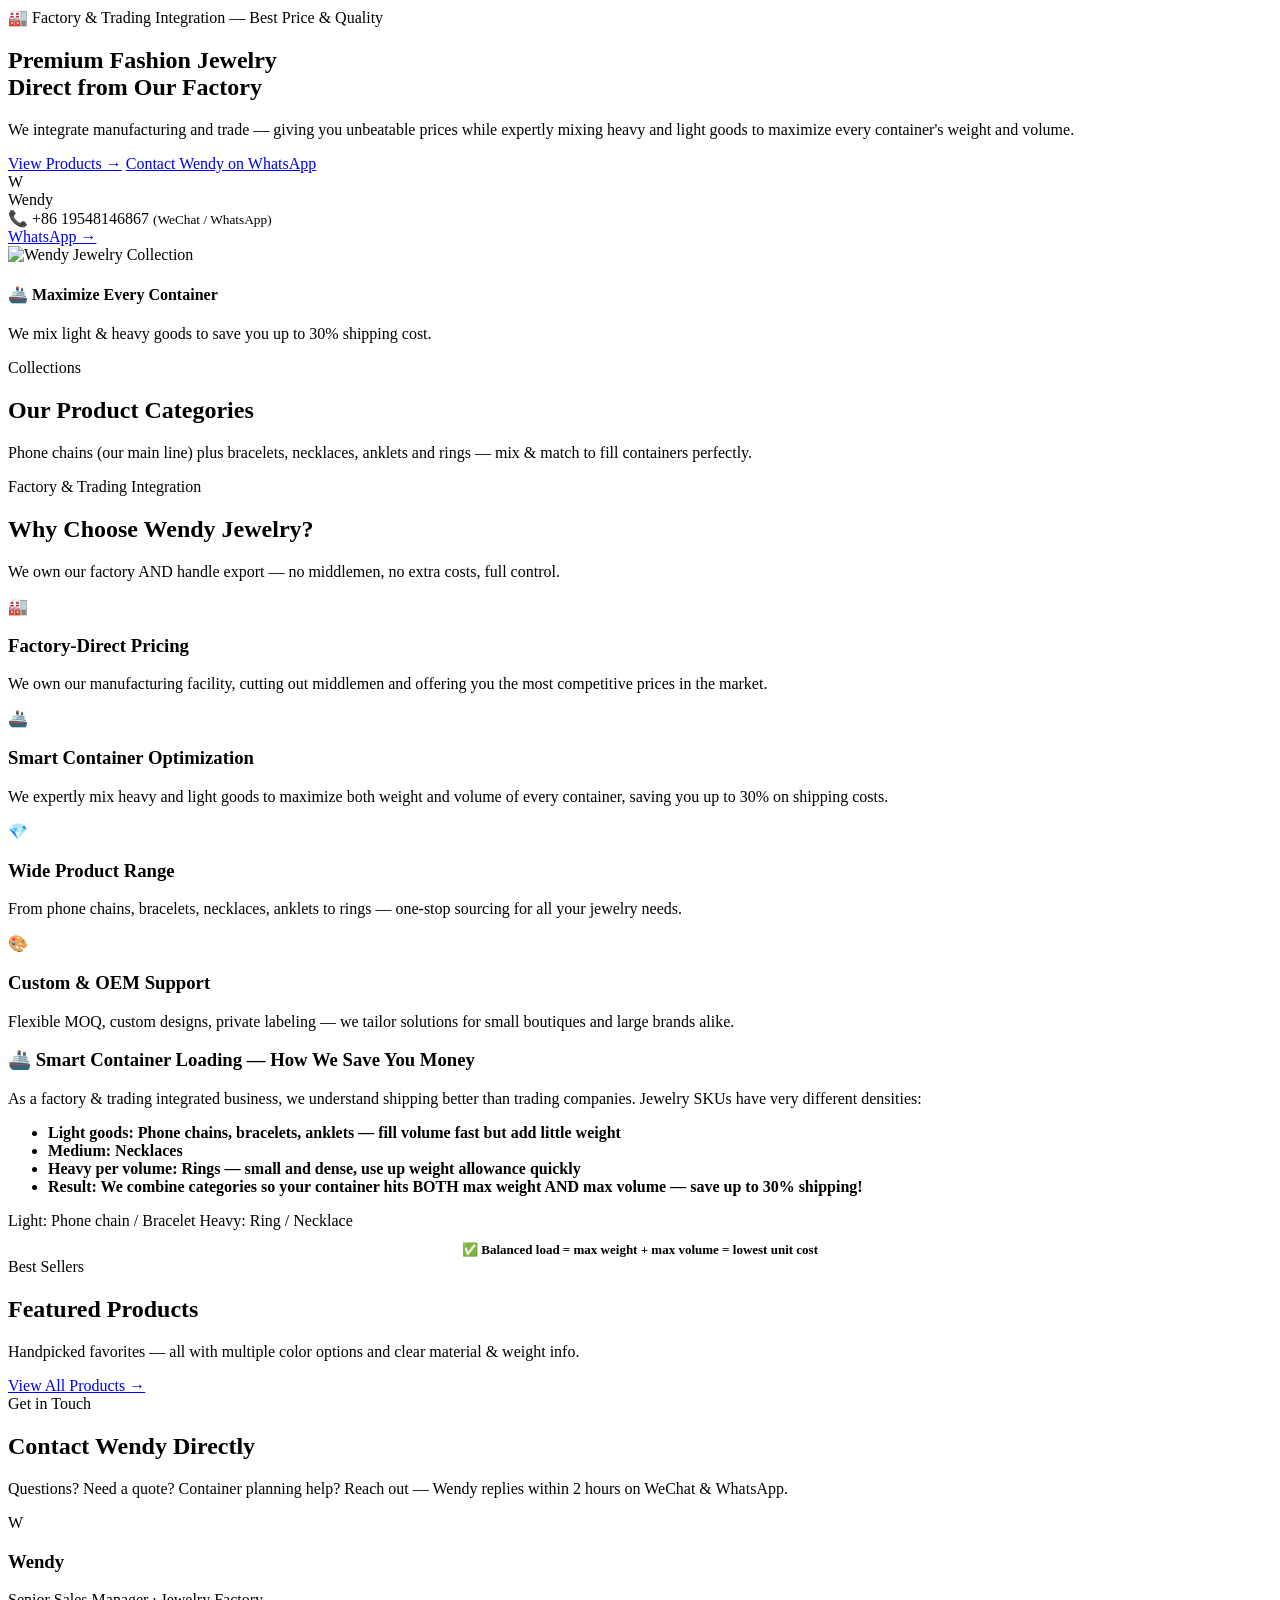
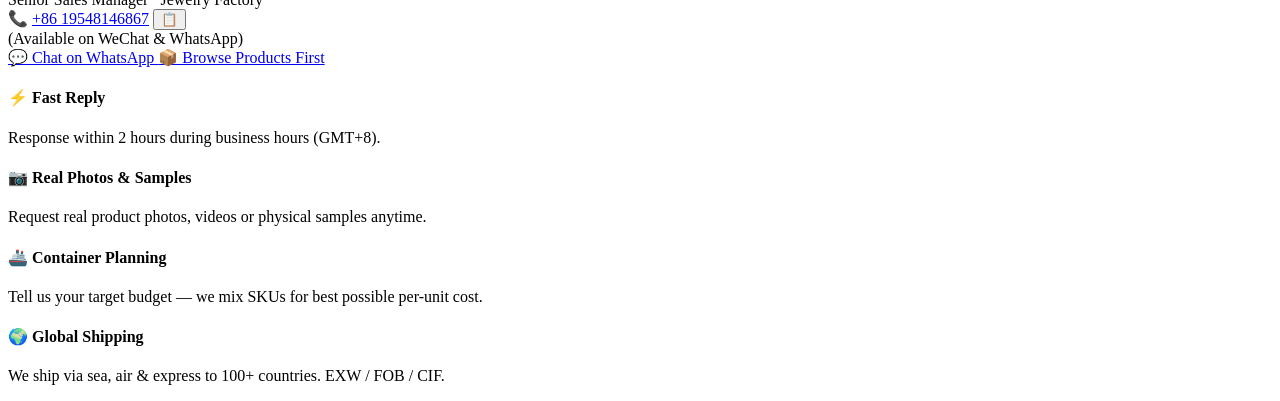
==== index.html @ 741f6aea "Add index.html" ====
<!DOCTYPE html>
<html lang="en" dir="ltr">
<head>
<meta charset="UTF-8" />
<meta name="viewport" content="width=device-width, initial-scale=1.0" />
<title>Wendy Jewelry — Premium Fashion Jewelry | Factory & Trading Integration</title>
<meta name="description" content="Wendy Jewelry: Factory & trading integration for phone chains, bracelets, necklaces, anklets and rings. Best price, smart container optimization, direct from China factory." />
<link rel="preconnect" href="https://fonts.googleapis.com" />
<link rel="preconnect" href="https://fonts.gstatic.com" crossorigin />
<link href="https://fonts.googleapis.com/css2?family=Inter:wght@400;500;600;700&display=swap" rel="stylesheet" />
<link rel="stylesheet" href="assets/css/style.css" />
</head>
<body data-page="home">

<div id="siteHeader"></div>

<!-- ===== HERO ===== -->
<section class="hero">
  <div class="container hero-grid">
    <div>
      <span class="hero-tag">🏭 <span data-i18n="home.heroSubtitle">Factory & Trading Integration — Best Price & Quality</span></span>
      <h1 data-i18n="home.heroTitle">Premium Fashion Jewelry<br/>Direct from Our Factory</h1>
      <p class="lead" data-i18n="home.heroSubtitle">
        We integrate manufacturing and trade — giving you unbeatable prices while
        expertly mixing heavy and light goods to maximize every container's weight and volume.
      </p>
      <div class="hero-cta">
        <a href="pages/products.html" class="btn btn-primary" data-i18n="home.heroCta">View Products →</a>
        <a href="https://wa.me/8619548146867" target="_blank" rel="noopener" class="btn btn-dark" data-i18n="home.heroContact">Contact Wendy on WhatsApp</a>
      </div>
      <div class="hero-contact-inline">
        <div class="avatar">W</div>
        <div>
          <div class="person-name" data-i18n="home.contactPerson">Wendy</div>
          <div class="person-phone">📞 +86 19548146867 <small data-i18n="home.contactNote">(WeChat / WhatsApp)</small></div>
        </div>
        <a class="btn-small wa" href="https://wa.me/8619548146867" target="_blank" rel="noopener">WhatsApp →</a>
      </div>
    </div>
    <div class="hero-img">
      <img src="https://trae-api-cn.mchost.guru/api/ide/v1/text_to_image?prompt=luxury%20fashion%20jewelry%20collection%20flatlay%2C%20gold%20bracelets%2C%20necklaces%2C%20rings%2C%20phone%20chains%2C%20on%20beige%20marble%20background%2C%20soft%20studio%20lighting&image_size=landscape_4_3" alt="Wendy Jewelry Collection" />
      <div class="hero-badge">
        <h4 data-i18n="home.heroBadgeTitle">🚢 Maximize Every Container</h4>
        <p data-i18n="home.heroBadgeDesc">We mix light &amp; heavy goods to save you up to 30% shipping cost.</p>
      </div>
    </div>
  </div>
</section>

<!-- ===== CATEGORIES ===== -->
<section class="section">
  <div class="container">
    <div class="section-head">
      <span class="eyebrow" data-i18n="home.eyebrowCollections">Collections</span>
      <h2 data-i18n="home.categoriesTitle">Our Product Categories</h2>
      <p data-i18n="home.categoriesDesc">Phone chains (our main line) plus bracelets, necklaces, anklets and rings — mix &amp; match to fill containers perfectly.</p>
    </div>
    <div class="categories-grid" id="catGrid"></div>
  </div>
</section>

<!-- ===== ADVANTAGES (工贸一体) ===== -->
<section class="section section-alt">
  <div class="container">
    <div class="section-head">
      <span class="eyebrow" data-i18n="home.eyebrowIntegration">Factory &amp; Trading Integration</span>
      <h2 data-i18n="home.advantageTitle">Why Choose Wendy Jewelry?</h2>
      <p data-i18n="home.advantageSubtitle">We own our factory AND handle export — no middlemen, no extra costs, full control.</p>
    </div>
    <div class="advantages-grid" id="advGrid">
      <div class="adv-card">
        <div class="adv-icon">🏭</div>
        <div>
          <h3 data-i18n="home.adv1Title">Factory-Direct Pricing</h3>
          <p data-i18n="home.adv1Desc">We own our manufacturing facility, cutting out middlemen and offering you the most competitive prices in the market.</p>
        </div>
      </div>
      <div class="adv-card">
        <div class="adv-icon">🚢</div>
        <div>
          <h3 data-i18n="home.adv2Title">Smart Container Optimization</h3>
          <p data-i18n="home.adv2Desc">We expertly mix heavy and light goods to maximize both weight and volume of every container, saving you up to 30% on shipping costs.</p>
        </div>
      </div>
      <div class="adv-card">
        <div class="adv-icon">💎</div>
        <div>
          <h3 data-i18n="home.adv3Title">Wide Product Range</h3>
          <p data-i18n="home.adv3Desc">From phone chains, bracelets, necklaces, anklets to rings — one-stop sourcing for all your jewelry needs.</p>
        </div>
      </div>
      <div class="adv-card">
        <div class="adv-icon">🎨</div>
        <div>
          <h3 data-i18n="home.adv4Title">Custom &amp; OEM Support</h3>
          <p data-i18n="home.adv4Desc">Flexible MOQ, custom designs, private labeling — we tailor solutions for small boutiques and large brands alike.</p>
        </div>
      </div>
    </div>

    <!-- Container Optimization Visual -->
    <div class="ship-optim">
      <div>
        <h3 data-i18n="home.shipTitle">🚢 Smart Container Loading — How We Save You Money</h3>
        <p style="margin:6px 0 0;color:var(--text-soft);" data-i18n="home.shipIntro">
          As a factory &amp; trading integrated business, we understand shipping better than trading companies.
          Jewelry SKUs have very different densities:
        </p>
        <ul>
          <li><b data-i18n="home.shipL1">Light goods: Phone chains, bracelets, anklets — fill volume fast but add little weight</b></li>
          <li><b data-i18n="home.shipL2">Medium: Necklaces</b></li>
          <li><b data-i18n="home.shipL3">Heavy per volume: Rings — small and dense, use up weight allowance quickly</b></li>
          <li><b data-i18n="home.shipL4">Result: We combine categories so your container hits BOTH max weight AND max volume — save up to 30% shipping!</b></li>
        </ul>
      </div>
      <div class="ship-visual">
        <div class="container-box" title="20GP / 40GP Container"></div>
        <div class="legend">
          <span><span class="swatch" style="background:var(--primary-light)"></span> <span data-i18n="home.shipLegendLight">Light: Phone chain / Bracelet</span></span>
          <span><span class="swatch" style="background:#fff;border:1px solid var(--primary-dark)"></span> <span data-i18n="home.shipLegendHeavy">Heavy: Ring / Necklace</span></span>
        </div>
        <p style="text-align:center;margin:12px 0 0;font-size:13px;color:var(--primary-dark);font-weight:600;" data-i18n="home.shipResult">
          ✅ Balanced load = max weight + max volume = lowest unit cost
        </p>
      </div>
    </div>
  </div>
</section>

<!-- ===== FEATURED PRODUCTS ===== -->
<section class="section">
  <div class="container">
    <div class="section-head">
      <span class="eyebrow" data-i18n="home.eyebrowBest">Best Sellers</span>
      <h2 data-i18n="home.featuredTitle">Featured Products</h2>
      <p data-i18n="home.featuredDesc">Handpicked favorites — all with multiple color options and clear material &amp; weight info.</p>
    </div>
    <div class="products-grid" id="featuredGrid"></div>
    <div class="section-cta">
      <a href="pages/products.html" class="btn btn-primary" data-i18n="home.viewAll">View All Products →</a>
    </div>
  </div>
</section>

<!-- ===== CONTACT ===== -->
<section class="contact-section">
  <div class="container">
    <div class="section-head">
      <span class="eyebrow" style="color:var(--primary-light)" data-i18n="home.eyebrowContact">Get in Touch</span>
      <h2 data-i18n="home.contactTitle">Contact Wendy Directly</h2>
      <p data-i18n="home.contactSubtitle">Questions? Need a quote? Container planning help? Reach out — Wendy replies within 2 hours on WeChat &amp; WhatsApp.</p>
    </div>
    <div class="contact-grid">
      <div class="contact-big">
        <div class="c-person">
          <div class="c-avatar">W</div>
          <div>
            <h3 data-i18n="home.contactPerson">Wendy</h3>
            <div class="role" data-i18n="home.contactRole">Senior Sales Manager · Jewelry Factory</div>
          </div>
        </div>
        <div class="c-phone-row">
          <span>📞</span>
          <a href="tel:8619548146867">+86 19548146867</a>
          <button class="copy-btn" data-copy="+86 19548146867">📋</button>
        </div>
        <div class="c-note" data-i18n="home.contactNote">(Available on WeChat &amp; WhatsApp)</div>
        <div class="c-buttons">
          <a class="btn btn-primary" href="https://wa.me/8619548146867?text=Hi%20Wendy%2C%20I%27m%20interested%20in%20your%20jewelry%20collection%20and%20would%20like%20a%20quote." target="_blank" rel="noopener" data-i18n="home.chatWhatsApp">
            💬 Chat on WhatsApp
          </a>
          <a class="btn btn-outline" href="pages/products.html" data-i18n="home.browseFirst">
            📦 Browse Products First
          </a>
        </div>
      </div>
      <div class="contact-features">
        <div class="cfeat">
          <h4 data-i18n="home.feat1Title">⚡ Fast Reply</h4>
          <p data-i18n="home.feat1Desc">Response within 2 hours during business hours (GMT+8).</p>
        </div>
        <div class="cfeat">
          <h4 data-i18n="home.feat2Title">📷 Real Photos &amp; Samples</h4>
          <p data-i18n="home.feat2Desc">Request real product photos, videos or physical samples anytime.</p>
        </div>
        <div class="cfeat">
          <h4 data-i18n="home.feat3Title">🚢 Container Planning</h4>
          <p data-i18n="home.feat3Desc">Tell us your target budget — we mix SKUs for best possible per-unit cost.</p>
        </div>
        <div class="cfeat">
          <h4 data-i18n="home.feat4Title">🌍 Global Shipping</h4>
          <p data-i18n="home.feat4Desc">We ship via sea, air &amp; express to 100+ countries. EXW / FOB / CIF.</p>
        </div>
      </div>
    </div>
  </div>
</section>

<div id="siteFooter"></div>

<script src="assets/js/app.js"></script>
<script>
  window.__pageInit = function () {
    const WJ = window.WJ;

    // Categories
    const catGrid = document.getElementById('catGrid');
    if (catGrid) {
      catGrid.innerHTML = WJ.CATEGORIES.map(c => `
        <a class="cat-card" href="pages/products.html?cat=${c.key}">
          <div class="cat-icon">${c.icon}</div>
          <h3 data-i18n="nav.${c.key}">${WJ.t('nav.' + c.key)}</h3>
          <p>Weight hint: <b>${c.weightHint}</b></p>
        </a>
      `).join('');
    }

    // Featured: first 8 active products
    const fgrid = document.getElementById('featuredGrid');
    if (fgrid) {
      const prods = WJ.getActiveProducts().slice(0, 8);
      fgrid.innerHTML = prods.map(p => WJ.productCardHTML(p)).join('') ||
        `<div class="empty-state">${WJ.t('products.noProducts')}</div>`;
    }
  };

  window.__onLangChange = function () {
    if (window.__pageInit) window.__pageInit();
    WJ.applyTranslations();
  };
</script>
</body>
</html>
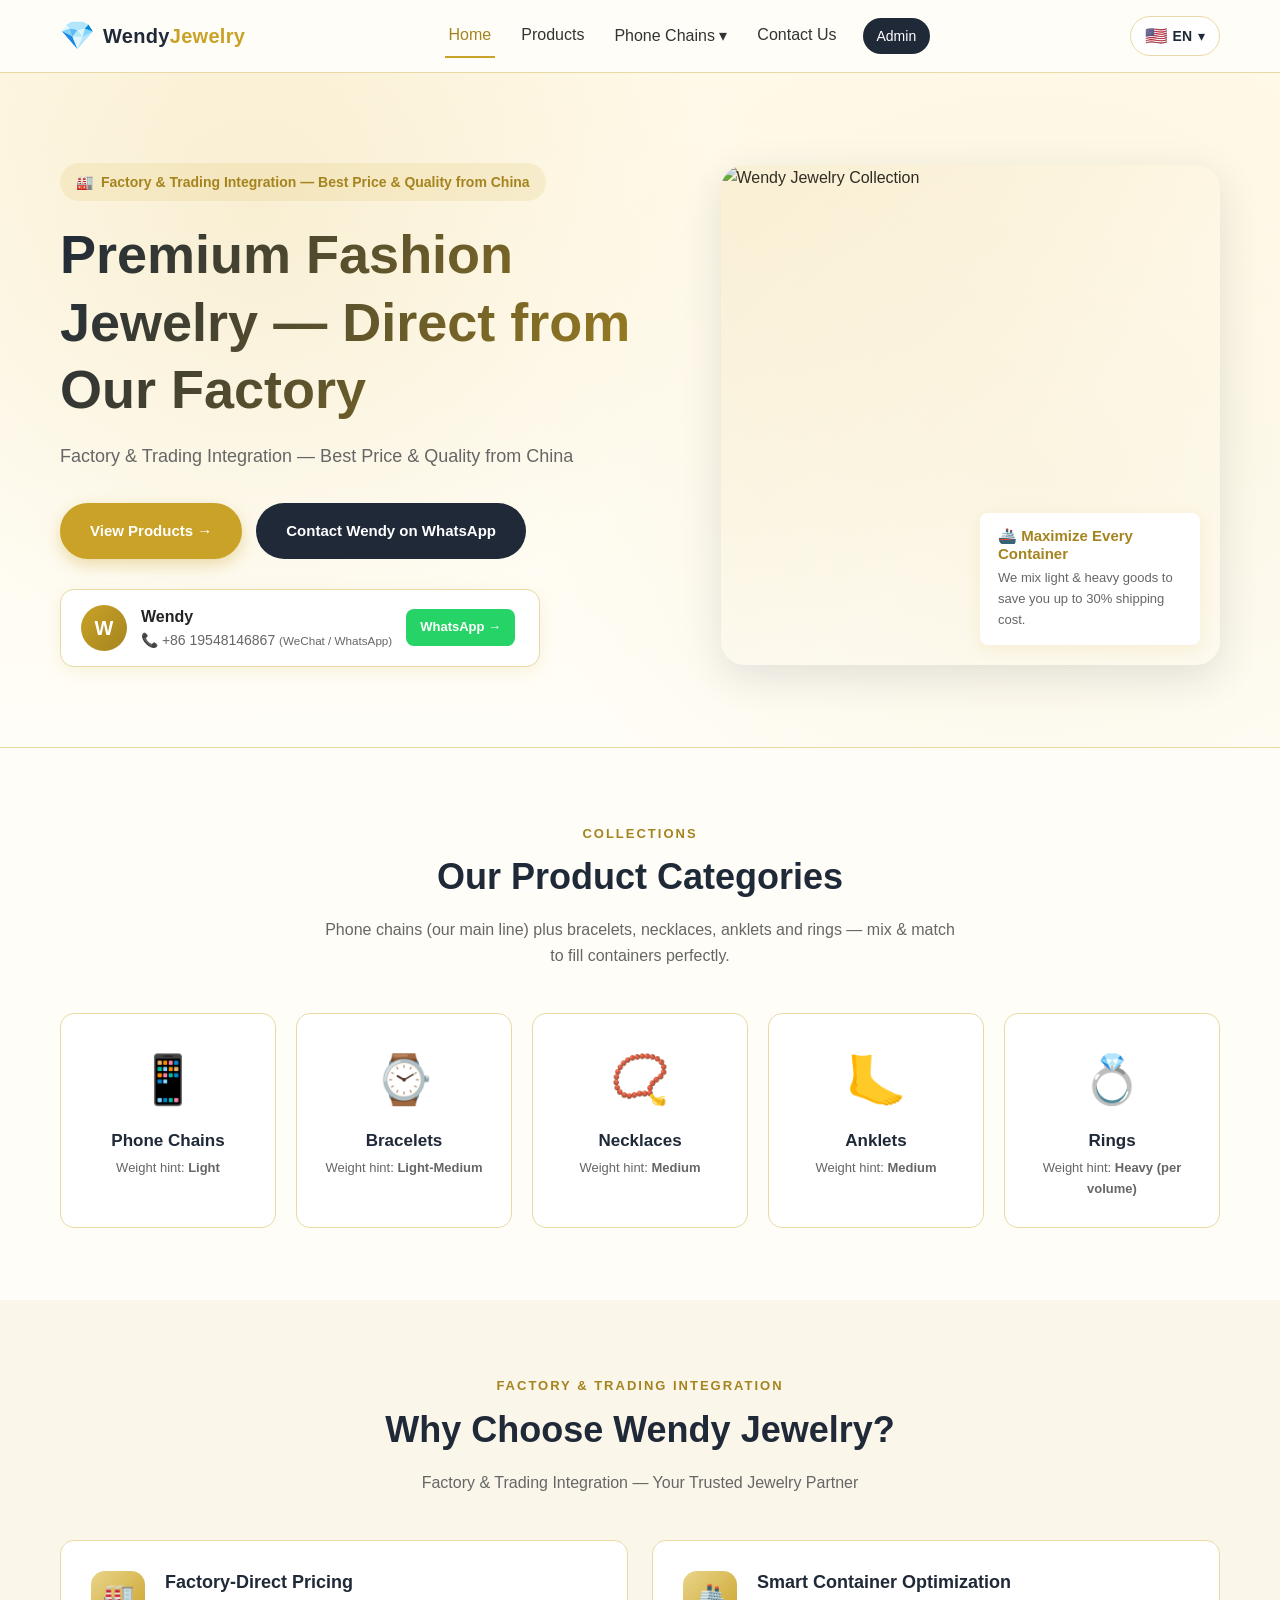
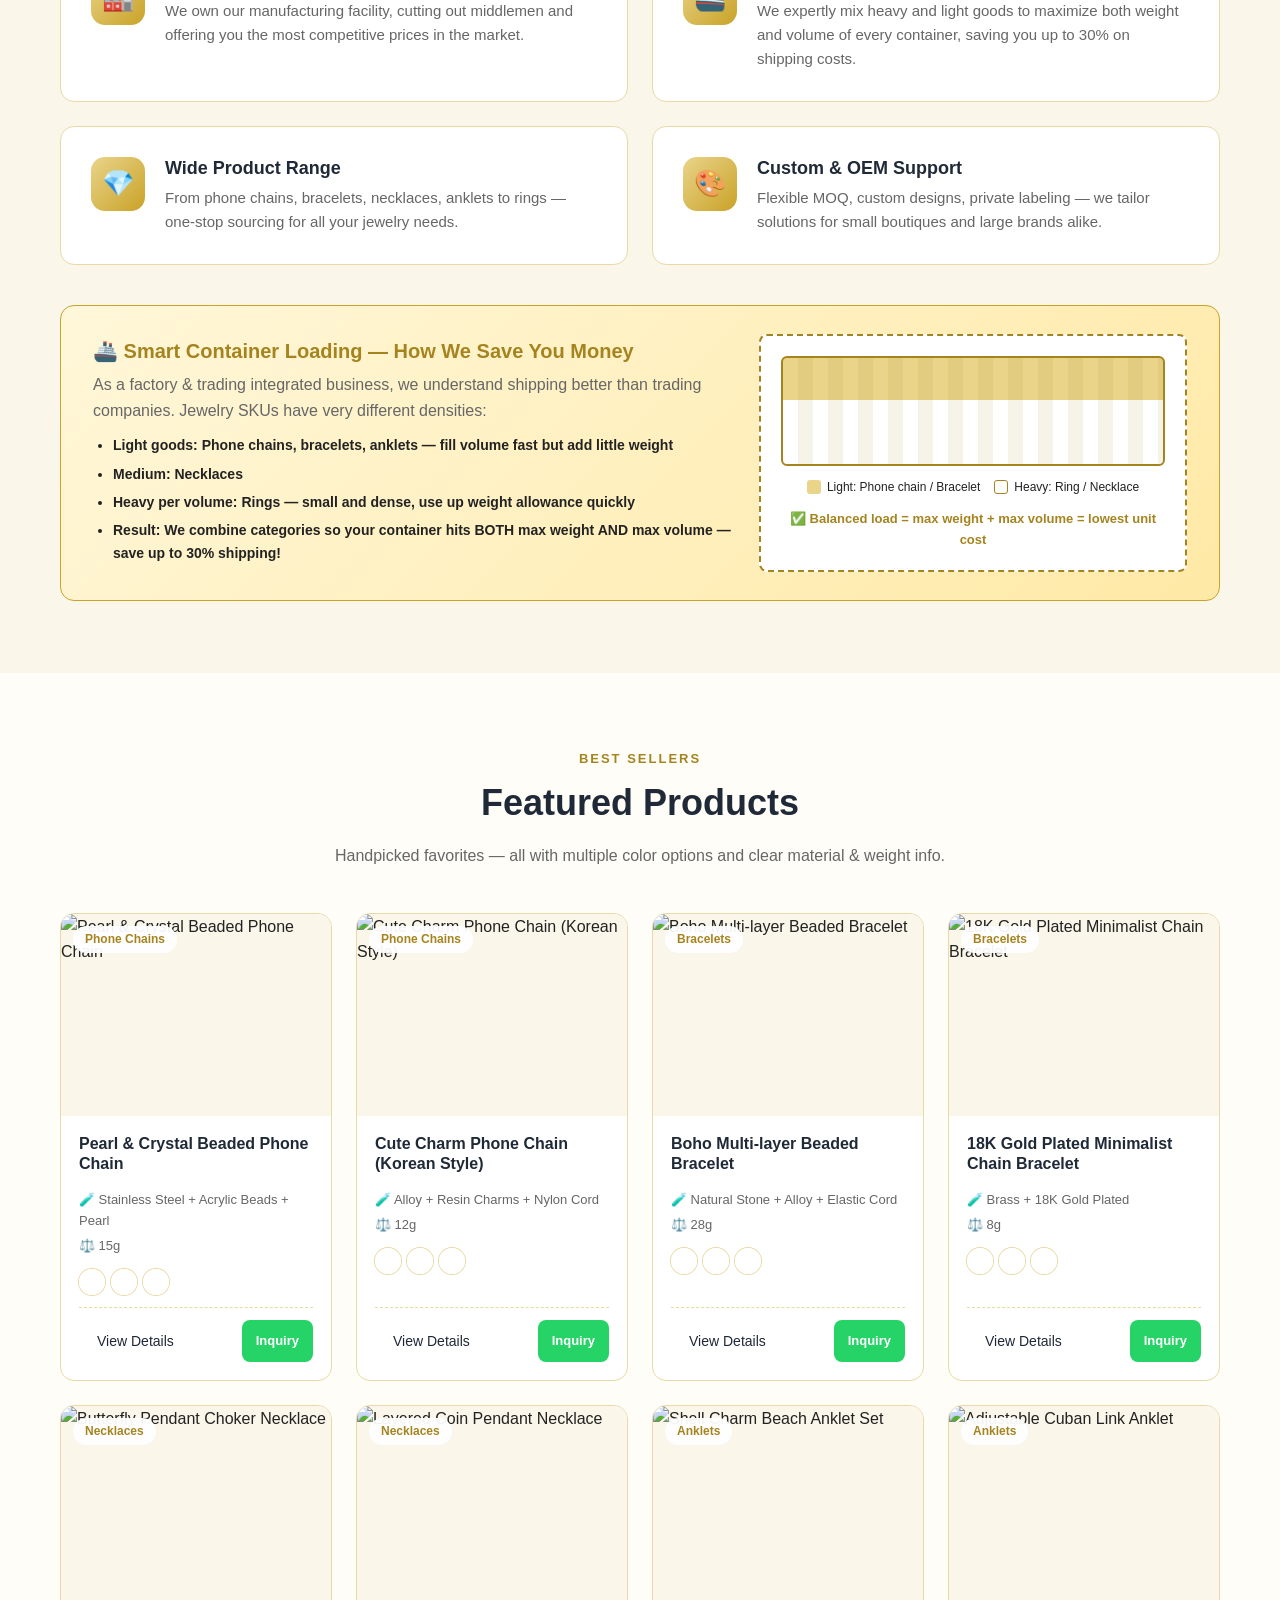
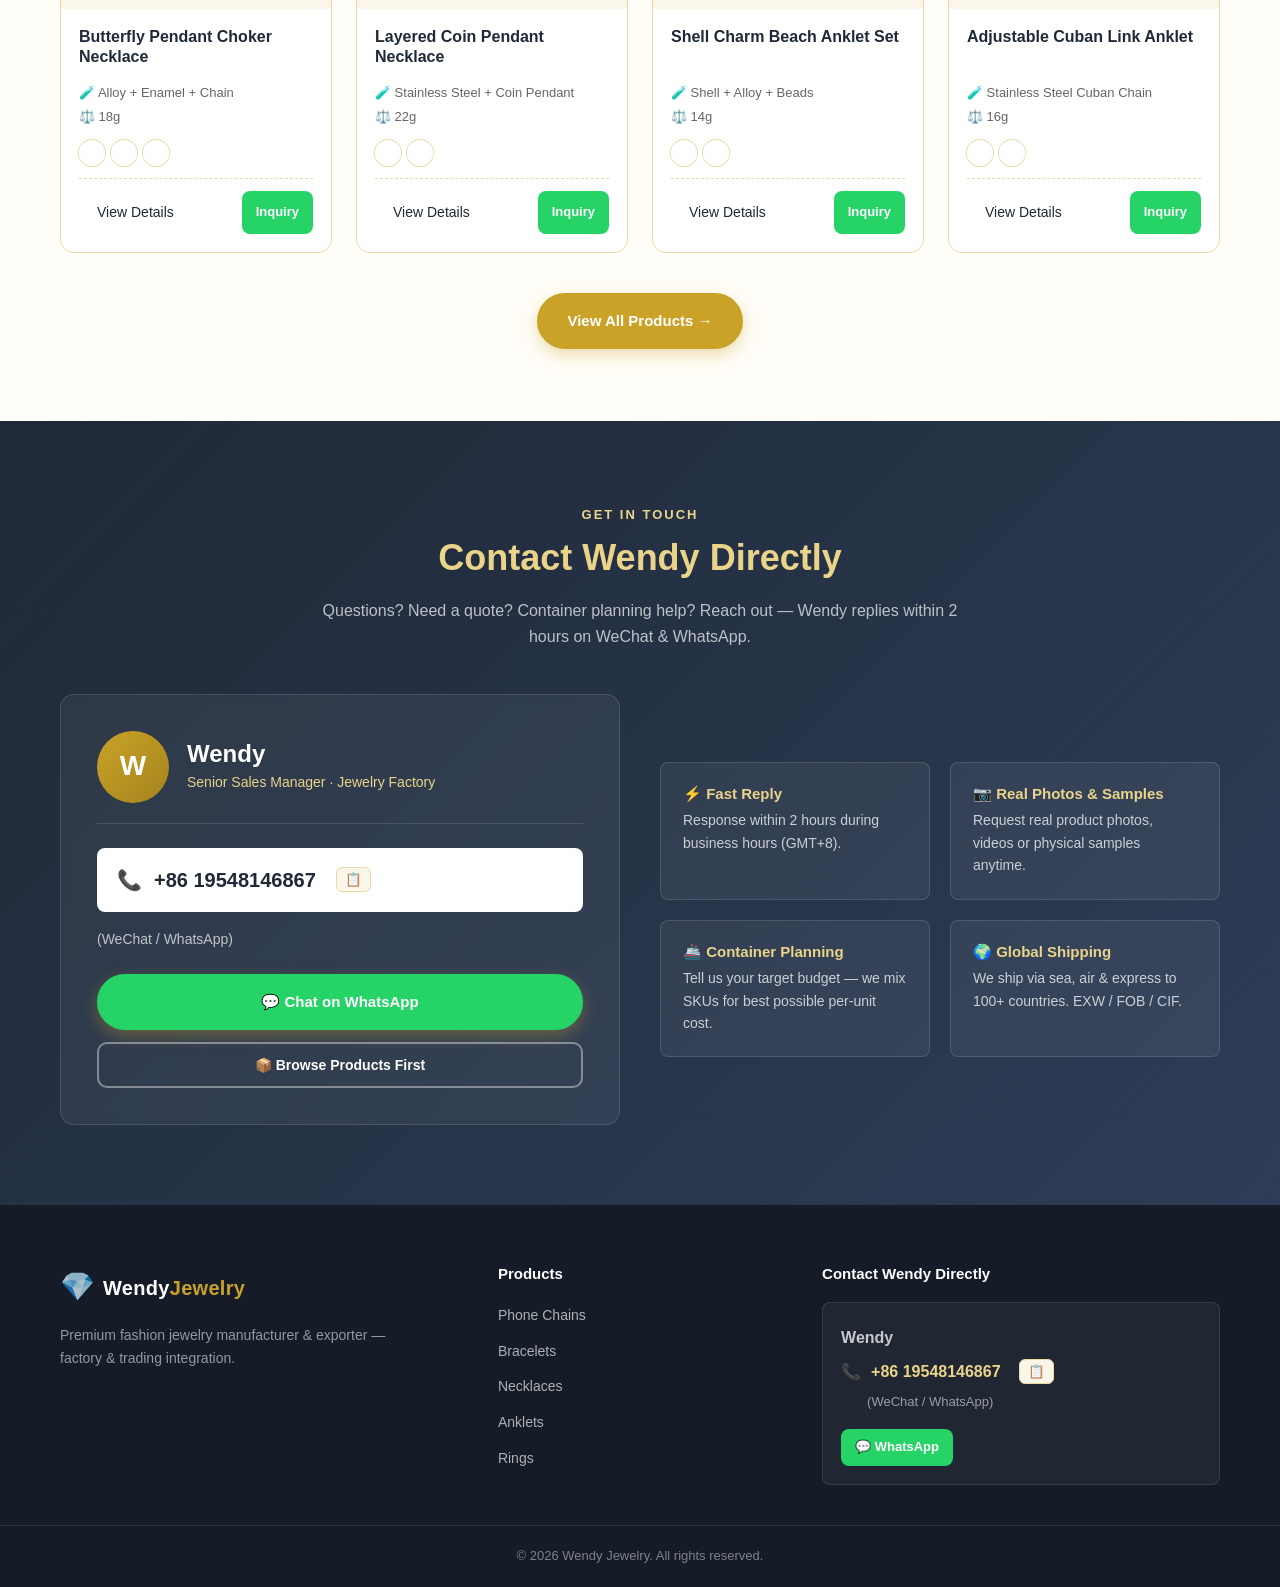
==== commit 4302af81: "Update index.html" ====
--- a/index.html
+++ b/index.html
@@ -218,9 +218,11 @@
     // Featured: first 8 active products
     const fgrid = document.getElementById('featuredGrid');
     if (fgrid) {
-      const prods = WJ.getActiveProducts().slice(0, 8);
-      fgrid.innerHTML = prods.map(p => WJ.productCardHTML(p)).join('') ||
-        `<div class="empty-state">${WJ.t('products.noProducts')}</div>`;
+      (async () => {
+        const prods = (await WJ.getActiveProducts()).slice(0, 8);
+        fgrid.innerHTML = prods.map(p => WJ.productCardHTML(p)).join('') ||
+          `<div class="empty-state">${WJ.t('products.noProducts')}</div>`;
+      })();
     }
   };
 
--- a/assets/css/style.css
+++ b/assets/css/style.css
@@ -0,0 +1,759 @@
+/* ===========================================================
+   Wendy Jewelry — Global Stylesheet
+   Responsive + RTL (Arabic) support
+   =========================================================== */
+:root {
+  --primary: #c9a227;        /* gold */
+  --primary-dark: #a5841f;
+  --primary-light: #e9d48a;
+  --accent: #1f2937;         /* dark */
+  --text: #222;
+  --text-soft: #666;
+  --bg: #fffdf7;
+  --bg-soft: #faf6ea;
+  --border: #ead9a5;
+  --shadow: 0 4px 16px rgba(201, 162, 39, 0.12);
+  --shadow-lg: 0 12px 40px rgba(31, 41, 55, 0.12);
+  --radius: 14px;
+  --radius-sm: 8px;
+  --whatsapp: #25D366;
+  --container: 1200px;
+  --transition: 0.25s ease;
+  font-synthesis: none;
+}
+
+* { box-sizing: border-box; }
+html, body { margin: 0; padding: 0; }
+body {
+  font-family: 'Inter', -apple-system, BlinkMacSystemFont, 'Segoe UI', Roboto,
+    'Helvetica Neue', Arial, sans-serif;
+  color: var(--text);
+  background: var(--bg);
+  line-height: 1.6;
+  -webkit-font-smoothing: antialiased;
+}
+img { max-width: 100%; display: block; }
+a { color: inherit; text-decoration: none; }
+button { font-family: inherit; cursor: pointer; }
+h1, h2, h3, h4 { margin: 0 0 0.5em; line-height: 1.25; color: var(--accent); }
+
+.container {
+  max-width: var(--container);
+  margin: 0 auto;
+  padding: 0 20px;
+}
+
+/* ---------- Header ---------- */
+.site-header {
+  position: sticky; top: 0; z-index: 50;
+  background: rgba(255, 253, 247, 0.92);
+  backdrop-filter: blur(8px);
+  border-bottom: 1px solid var(--border);
+}
+.header-inner {
+  display: flex; align-items: center; justify-content: space-between;
+  height: 72px; gap: 20px;
+}
+.brand { display: flex; align-items: center; gap: 8px; font-weight: 700; }
+.brand-logo { font-size: 28px; }
+.brand-name { font-size: 20px; letter-spacing: 0.3px; color: var(--accent); }
+.brand-accent { color: var(--primary); }
+
+.main-nav {
+  display: flex; align-items: center; gap: 22px; flex: 1; justify-content: center;
+  flex-wrap: wrap;
+}
+.main-nav > a, .main-nav > .nav-dropdown > .dd-trigger {
+  padding: 8px 4px;
+  font-weight: 500;
+  color: #333;
+  border-bottom: 2px solid transparent;
+  transition: color var(--transition), border-color var(--transition);
+  cursor: pointer;
+}
+.main-nav > a:hover, .main-nav > .nav-dropdown > .dd-trigger:hover { color: var(--primary-dark); }
+.main-nav > a.active { color: var(--primary-dark); border-color: var(--primary); }
+.main-nav .admin-link {
+  background: var(--accent);
+  color: #fff !important;
+  padding: 7px 14px !important;
+  border-radius: 999px;
+  border: none !important;
+  font-size: 14px;
+}
+.main-nav .admin-link:hover { background: var(--primary-dark); }
+
+.nav-dropdown { position: relative; }
+.dd-menu {
+  display: none; position: absolute; top: 100%; right: 0;
+  min-width: 200px; background: #fff;
+  border: 1px solid var(--border); border-radius: var(--radius-sm);
+  box-shadow: var(--shadow-lg); padding: 8px; z-index: 30;
+}
+html[dir="ltr"] .dd-menu { left: 0; right: auto; }
+.dd-menu a {
+  display: block; padding: 10px 12px; border-radius: 6px; font-weight: 500;
+}
+.dd-menu a:hover { background: var(--bg-soft); color: var(--primary-dark); }
+.nav-dropdown:hover .dd-menu { display: block; }
+
+.header-actions { display: flex; align-items: center; gap: 10px; }
+
+/* Language switcher */
+.lang-switcher { position: relative; }
+.lang-btn {
+  display: flex; align-items: center; gap: 6px;
+  background: #fff; border: 1px solid var(--border);
+  border-radius: 999px; padding: 8px 14px;
+  font-size: 14px; font-weight: 600; color: var(--accent);
+  transition: all var(--transition);
+}
+.lang-btn:hover { border-color: var(--primary); background: var(--bg-soft); }
+.lang-flag { font-size: 18px; }
+.lang-menu {
+  display: none; position: absolute; top: 110%; right: 0;
+  background: #fff; border: 1px solid var(--border); border-radius: var(--radius-sm);
+  box-shadow: var(--shadow-lg); overflow: hidden; z-index: 40; min-width: 180px;
+}
+.lang-menu.show { display: block; }
+.lang-menu button {
+  width: 100%; display: flex; align-items: center; gap: 10px;
+  padding: 12px 16px; background: #fff; border: none;
+  text-align: left; font-size: 14px;
+}
+html[dir="rtl"] .lang-menu button { text-align: right; }
+.lang-menu button:hover { background: var(--bg-soft); }
+.lang-menu button.active { background: var(--primary-light); color: var(--primary-dark); font-weight: 600; }
+
+.nav-toggle {
+  display: none; background: none; border: none; font-size: 24px; color: var(--accent);
+  padding: 4px 10px;
+}
+
+/* ---------- Buttons ---------- */
+.btn {
+  display: inline-flex; align-items: center; justify-content: center; gap: 8px;
+  padding: 14px 28px; border-radius: 999px;
+  font-weight: 600; font-size: 15px;
+  border: 2px solid transparent;
+  transition: all var(--transition);
+  white-space: nowrap;
+}
+.btn-primary {
+  background: var(--primary); color: #fff; border-color: var(--primary);
+  box-shadow: 0 6px 16px rgba(201, 162, 39, 0.35);
+}
+.btn-primary:hover { background: var(--primary-dark); border-color: var(--primary-dark); transform: translateY(-1px); }
+.btn-outline {
+  background: transparent; color: var(--accent); border-color: var(--border);
+  padding: 10px 18px; border-radius: 10px; font-size: 14px;
+}
+.btn-outline:hover { border-color: var(--primary); color: var(--primary-dark); background: var(--bg-soft); }
+.btn-dark {
+  background: var(--accent); color: #fff;
+}
+.btn-dark:hover { background: #111; transform: translateY(-1px); }
+.btn-small {
+  display: inline-flex; align-items: center; gap: 6px;
+  padding: 8px 14px; border-radius: 8px; font-size: 13px; font-weight: 600;
+  transition: all var(--transition);
+}
+.btn-small.wa { background: var(--whatsapp); color: #fff; }
+.btn-small.wa:hover { background: #1eb858; }
+
+.copy-btn {
+  background: var(--bg-soft); border: 1px solid var(--border); border-radius: 6px;
+  padding: 4px 8px; margin-inline-start: 8px;
+}
+.copy-btn:hover { background: var(--primary-light); }
+
+/* ---------- Hero ---------- */
+.hero {
+  background:
+    radial-gradient(circle at 20% 20%, rgba(201,162,39,0.12), transparent 40%),
+    radial-gradient(circle at 80% 60%, rgba(201,162,39,0.08), transparent 45%),
+    linear-gradient(180deg, #fff9e8 0%, #fffdf7 100%);
+  padding: 90px 0 80px;
+  border-bottom: 1px solid var(--border);
+}
+.hero-grid {
+  display: grid; grid-template-columns: 1.1fr 0.9fr; gap: 50px; align-items: center;
+}
+.hero-tag {
+  display: inline-flex; align-items: center; gap: 8px;
+  padding: 8px 16px; border-radius: 999px;
+  background: rgba(201,162,39,0.12); color: var(--primary-dark);
+  font-weight: 600; font-size: 14px; margin-bottom: 20px;
+}
+.hero h1 {
+  font-size: clamp(32px, 4.5vw, 54px);
+  background: linear-gradient(120deg, var(--accent), var(--primary-dark));
+  -webkit-background-clip: text; background-clip: text; color: transparent;
+  margin-bottom: 18px;
+}
+.hero p.lead { font-size: 18px; color: var(--text-soft); margin-bottom: 32px; max-width: 520px; }
+.hero-cta { display: flex; gap: 14px; flex-wrap: wrap; margin-bottom: 30px; }
+.hero-contact-inline {
+  display: flex; align-items: center; gap: 14px; flex-wrap: wrap;
+  padding: 14px 20px; background: #fff; border: 1px solid var(--border);
+  border-radius: var(--radius); box-shadow: var(--shadow);
+  max-width: 480px;
+}
+.hero-contact-inline .avatar {
+  width: 46px; height: 46px; border-radius: 50%;
+  background: linear-gradient(135deg, var(--primary), var(--primary-dark));
+  display: flex; align-items: center; justify-content: center;
+  color: #fff; font-weight: 700; font-size: 20px;
+}
+.hero-contact-inline .person-name { font-weight: 700; }
+.hero-contact-inline .person-phone { font-size: 14px; color: var(--text-soft); }
+
+.hero-img {
+  position: relative; aspect-ratio: 1 / 1;
+  border-radius: 24px; overflow: hidden; box-shadow: var(--shadow-lg);
+}
+.hero-img::after {
+  content: ''; position: absolute; inset: 0;
+  background: linear-gradient(135deg, rgba(201,162,39,0.1), transparent 60%);
+  pointer-events: none;
+}
+.hero-img img { width: 100%; height: 100%; object-fit: cover; }
+.hero-badge {
+  position: absolute; bottom: 20px; right: 20px;
+  background: #fff; border-radius: var(--radius-sm);
+  padding: 14px 18px; box-shadow: var(--shadow); max-width: 220px;
+}
+html[dir="ltr"] .hero-badge { right: 20px; }
+html[dir="rtl"] .hero-badge { right: auto; left: 20px; }
+.hero-badge h4 { margin: 0; font-size: 15px; color: var(--primary-dark); }
+.hero-badge p { margin: 4px 0 0; font-size: 13px; color: var(--text-soft); }
+
+/* ---------- Sections ---------- */
+.section { padding: 72px 0; }
+.section-alt { background: var(--bg-soft); }
+.section-head { text-align: center; margin-bottom: 44px; }
+.section-head .eyebrow {
+  display: inline-block; color: var(--primary-dark);
+  text-transform: uppercase; letter-spacing: 2px; font-size: 13px; font-weight: 700;
+  margin-bottom: 10px;
+}
+.section-head h2 { font-size: clamp(26px, 3vw, 36px); }
+.section-head p { color: var(--text-soft); max-width: 640px; margin: 10px auto 0; }
+
+/* Categories grid */
+.categories-grid {
+  display: grid; grid-template-columns: repeat(5, 1fr); gap: 20px;
+}
+.cat-card {
+  background: #fff; border: 1px solid var(--border);
+  border-radius: var(--radius); padding: 28px 20px; text-align: center;
+  transition: all var(--transition);
+}
+.cat-card:hover { transform: translateY(-4px); border-color: var(--primary); box-shadow: var(--shadow); }
+.cat-icon { font-size: 48px; margin-bottom: 12px; }
+.cat-card h3 { font-size: 17px; margin-bottom: 6px; }
+.cat-card p { font-size: 13px; color: var(--text-soft); margin: 0; }
+
+/* Advantages */
+.advantages-grid {
+  display: grid; grid-template-columns: repeat(2, 1fr); gap: 24px;
+}
+.adv-card {
+  background: #fff; border-radius: var(--radius); padding: 30px;
+  border: 1px solid var(--border);
+  display: flex; gap: 20px; align-items: flex-start;
+  transition: all var(--transition);
+}
+.adv-card:hover { box-shadow: var(--shadow-lg); transform: translateY(-3px); border-color: var(--primary); }
+.adv-icon {
+  width: 54px; height: 54px; flex-shrink: 0;
+  background: linear-gradient(135deg, var(--primary-light), var(--primary));
+  border-radius: 14px; display: flex; align-items: center; justify-content: center;
+  font-size: 26px; color: #fff;
+}
+.adv-card h3 { font-size: 18px; margin-bottom: 6px; }
+.adv-card p { margin: 0; color: var(--text-soft); font-size: 15px; }
+
+/* Container optimization highlight */
+.ship-optim {
+  margin-top: 40px;
+  background: linear-gradient(135deg, #fff7d9 0%, #ffe9a6 100%);
+  border: 1px solid var(--primary);
+  border-radius: var(--radius);
+  padding: 28px 32px;
+  display: grid; grid-template-columns: 1.5fr 1fr; gap: 24px; align-items: center;
+}
+.ship-optim h3 {
+  color: var(--primary-dark); margin-bottom: 8px;
+  font-size: 20px;
+}
+.ship-optim ul { margin: 8px 0 0; padding-inline-start: 20px; }
+.ship-optim li { padding: 3px 0; color: var(--text); font-size: 14px; }
+.ship-visual {
+  background: #fff; border-radius: var(--radius-sm); padding: 20px;
+  border: 2px dashed var(--primary-dark);
+}
+.ship-visual .container-box {
+  height: 110px; border: 2px solid var(--primary-dark);
+  border-radius: 6px; position: relative; overflow: hidden;
+  background: linear-gradient(180deg, var(--primary-light) 0%, var(--primary-light) 40%, #fff 40%);
+}
+.ship-visual .container-box::before {
+  content: ''; position: absolute; inset: 0;
+  background: repeating-linear-gradient(90deg, transparent, transparent 15px, rgba(165,132,31,0.1) 15px, rgba(165,132,31,0.1) 30px);
+}
+.ship-visual .legend {
+  display: flex; gap: 14px; margin-top: 12px; font-size: 12px;
+  justify-content: center;
+}
+.ship-visual .legend span { display: inline-flex; align-items: center; gap: 6px; }
+.ship-visual .swatch {
+  display: inline-block; width: 14px; height: 14px; border-radius: 3px;
+}
+
+/* Products grid (home featured) */
+.products-grid {
+  display: grid; grid-template-columns: repeat(4, 1fr); gap: 24px;
+}
+.product-card {
+  background: #fff; border-radius: var(--radius); overflow: hidden;
+  border: 1px solid var(--border);
+  transition: all var(--transition);
+  display: flex; flex-direction: column;
+}
+.product-card:hover { transform: translateY(-4px); box-shadow: var(--shadow-lg); border-color: var(--primary); }
+.pc-img {
+  display: block; position: relative; aspect-ratio: 4 / 3; overflow: hidden;
+  background: var(--bg-soft);
+}
+.pc-img img {
+  width: 100%; height: 100%; object-fit: cover;
+  transition: transform 0.4s ease;
+}
+.product-card:hover .pc-img img { transform: scale(1.05); }
+.pc-cat {
+  position: absolute; top: 12px; left: 12px;
+  background: rgba(255,255,255,0.94);
+  color: var(--primary-dark); padding: 4px 12px; border-radius: 999px;
+  font-size: 12px; font-weight: 600;
+}
+html[dir="rtl"] .pc-cat { left: auto; right: 12px; }
+.pc-body { padding: 18px; display: flex; flex-direction: column; gap: 12px; flex: 1; }
+.pc-title { font-size: 16px; color: var(--accent); margin: 0; min-height: 44px; }
+.pc-meta {
+  display: flex; flex-direction: column; gap: 4px;
+  font-size: 13px; color: var(--text-soft);
+}
+.pc-colors { display: flex; flex-wrap: wrap; gap: 6px; align-items: center; }
+.color-dot {
+  width: 26px; height: 26px; border-radius: 50%;
+  background-size: cover; background-position: center;
+  border: 2px solid #fff; box-shadow: 0 0 0 1px var(--border);
+  cursor: pointer;
+}
+.color-dot-more {
+  font-size: 12px; font-weight: 600; color: var(--text-soft);
+  padding: 0 4px;
+}
+.pc-actions {
+  display: flex; gap: 8px; margin-top: auto;
+  padding-top: 12px; border-top: 1px dashed var(--border);
+}
+.pc-actions .btn-outline { flex: 1; }
+
+.section-cta { text-align: center; margin-top: 40px; }
+
+/* ---------- Contact section ---------- */
+.contact-section {
+  background: linear-gradient(135deg, #1f2937 0%, #2d3d57 100%);
+  color: #fff; padding: 80px 0; border-radius: 0;
+}
+.contact-section .section-head h2, .contact-section .section-head p { color: #fff; }
+.contact-section .section-head h2 { color: var(--primary-light); }
+.contact-section .section-head p { color: rgba(255,255,255,0.7); }
+.contact-grid {
+  display: grid; grid-template-columns: 1fr 1fr; gap: 40px; align-items: center;
+  margin-top: 20px;
+}
+.contact-big {
+  background: rgba(255,255,255,0.06);
+  border: 1px solid rgba(255,255,255,0.12);
+  border-radius: var(--radius); padding: 36px;
+  backdrop-filter: blur(4px);
+}
+.contact-big .c-person {
+  display: flex; align-items: center; gap: 18px; margin-bottom: 24px;
+  padding-bottom: 20px; border-bottom: 1px solid rgba(255,255,255,0.12);
+}
+.c-avatar {
+  width: 72px; height: 72px; border-radius: 50%;
+  background: linear-gradient(135deg, var(--primary), var(--primary-dark));
+  display: flex; align-items: center; justify-content: center;
+  font-size: 28px; font-weight: 700; color: #fff;
+}
+.c-person h3 { font-size: 24px; color: #fff; margin-bottom: 2px; }
+.c-person .role { color: var(--primary-light); font-size: 14px; }
+.c-phone-row {
+  display: flex; align-items: center; gap: 12px;
+  background: #fff; color: var(--accent);
+  padding: 16px 20px; border-radius: var(--radius-sm); margin-bottom: 16px;
+  font-size: 20px; font-weight: 700; flex-wrap: wrap;
+}
+.c-phone-row a { color: var(--accent); }
+.c-note { color: rgba(255,255,255,0.7); font-size: 14px; margin-bottom: 24px; }
+.c-buttons { display: flex; flex-direction: column; gap: 12px; }
+.c-buttons .btn-primary { justify-content: center; background: var(--whatsapp); border-color: var(--whatsapp); }
+.c-buttons .btn-primary:hover { background: #1eb858; border-color: #1eb858; }
+.c-buttons .btn-outline {
+  justify-content: center; color: #fff; border-color: rgba(255,255,255,0.4);
+}
+.c-buttons .btn-outline:hover { background: rgba(255,255,255,0.1); color: #fff; }
+
+.contact-features {
+  display: grid; grid-template-columns: 1fr 1fr; gap: 20px;
+}
+.cfeat {
+  background: rgba(255,255,255,0.06);
+  border: 1px solid rgba(255,255,255,0.12);
+  border-radius: var(--radius-sm); padding: 22px;
+}
+.cfeat h4 { color: var(--primary-light); font-size: 15px; margin-bottom: 6px; }
+.cfeat p { color: rgba(255,255,255,0.75); font-size: 14px; margin: 0; }
+
+/* ---------- Footer ---------- */
+.site-footer {
+  background: #151c27;
+  color: rgba(255,255,255,0.75);
+  padding-top: 60px;
+}
+.footer-grid {
+  display: grid; grid-template-columns: 1.4fr 1fr 1.4fr; gap: 40px;
+  padding-bottom: 40px;
+}
+.footer-brand .brand-name { color: #fff; }
+.footer-brand { margin-bottom: 14px; }
+.footer-desc { color: rgba(255,255,255,0.55); margin: 0; font-size: 14px; max-width: 360px; }
+.footer-grid h4 { color: #fff; font-size: 15px; margin-bottom: 18px; }
+.footer-links { list-style: none; padding: 0; margin: 0; display: flex; flex-direction: column; gap: 10px; }
+.footer-links a { color: rgba(255,255,255,0.65); font-size: 14px; }
+.footer-links a:hover { color: var(--primary-light); }
+.contact-card {
+  background: rgba(255,255,255,0.05); border: 1px solid rgba(255,255,255,0.1);
+  border-radius: var(--radius-sm); padding: 18px;
+}
+.contact-row { display: flex; align-items: center; gap: 10px; padding: 4px 0; flex-wrap: wrap; }
+.contact-row a { color: var(--primary-light); font-weight: 600; }
+.contact-row.light { color: rgba(255,255,255,0.55); font-size: 13px; padding-inline-start: 26px; }
+html[dir="rtl"] .contact-row.light { padding-inline-start: 0; padding-inline-end: 26px; }
+.contact-btns { margin-top: 12px; }
+.footer-bottom {
+  border-top: 1px solid rgba(255,255,255,0.1);
+  padding: 20px 0; text-align: center; font-size: 13px;
+  color: rgba(255,255,255,0.45);
+}
+
+/* ---------- Products page ---------- */
+.page-header {
+  background: linear-gradient(135deg, #fff9e8 0%, var(--bg-soft) 100%);
+  border-bottom: 1px solid var(--border);
+  padding: 60px 0 50px;
+}
+.page-header h1 { font-size: clamp(28px, 4vw, 40px); }
+.page-header p { color: var(--text-soft); margin: 8px 0 0; }
+.products-toolbar {
+  display: flex; align-items: center; gap: 16px; flex-wrap: wrap;
+  padding: 24px 0; margin-bottom: 24px;
+  border-bottom: 1px solid var(--border);
+}
+.search-box {
+  flex: 1; min-width: 220px;
+  position: relative;
+}
+.search-box input {
+  width: 100%; padding: 12px 16px 12px 44px;
+  border: 1px solid var(--border); border-radius: var(--radius-sm);
+  background: #fff; font-size: 14px; font-family: inherit;
+}
+html[dir="rtl"] .search-box input { padding: 12px 44px 12px 16px; }
+.search-box::before {
+  content: '🔍'; position: absolute; top: 50%; transform: translateY(-50%);
+  left: 14px;
+}
+html[dir="rtl"] .search-box::before { left: auto; right: 14px; }
+.category-filter {
+  display: flex; gap: 8px; flex-wrap: wrap;
+}
+.chip {
+  padding: 8px 16px; border-radius: 999px; border: 1px solid var(--border);
+  background: #fff; font-size: 14px; font-weight: 500;
+  transition: all var(--transition); cursor: pointer;
+  white-space: nowrap;
+}
+.chip:hover { border-color: var(--primary); }
+.chip.active { background: var(--primary); color: #fff; border-color: var(--primary); }
+
+/* ---------- Product detail page ---------- */
+.product-detail { padding: 50px 0 80px; }
+.back-link {
+  display: inline-flex; align-items: center; gap: 6px;
+  color: var(--text-soft); font-weight: 500; margin-bottom: 24px;
+  transition: color var(--transition);
+}
+.back-link:hover { color: var(--primary-dark); }
+.detail-grid {
+  display: grid; grid-template-columns: 1.1fr 0.9fr; gap: 50px; align-items: start;
+}
+.detail-gallery {
+  position: sticky; top: 90px;
+}
+.main-image {
+  aspect-ratio: 4 / 3; border-radius: var(--radius); overflow: hidden;
+  background: var(--bg-soft); border: 1px solid var(--border);
+  box-shadow: var(--shadow);
+}
+.main-image img { width: 100%; height: 100%; object-fit: cover; }
+.gallery-thumbs {
+  display: flex; gap: 10px; margin-top: 16px; overflow-x: auto; padding-bottom: 4px;
+}
+.thumb {
+  width: 76px; height: 76px; flex-shrink: 0;
+  border-radius: 10px; overflow: hidden; cursor: pointer;
+  border: 2px solid transparent; background: var(--bg-soft);
+}
+.thumb.active { border-color: var(--primary); }
+.thumb img { width: 100%; height: 100%; object-fit: cover; }
+
+.detail-info h1 { font-size: clamp(24px, 3vw, 32px); }
+.detail-info .breadcrumb-cat {
+  display: inline-block; color: var(--primary-dark); font-weight: 600;
+  font-size: 13px; text-transform: uppercase; letter-spacing: 1px;
+  margin-bottom: 10px;
+}
+.spec-table {
+  margin: 24px 0; width: 100%;
+  border-collapse: collapse;
+}
+.spec-table td {
+  padding: 12px 14px; border-bottom: 1px solid var(--border); font-size: 15px;
+}
+.spec-table td:first-child {
+  width: 130px; font-weight: 600; color: var(--text-soft);
+}
+.color-swatches-row {
+  display: flex; flex-wrap: wrap; gap: 16px; margin-top: 12px;
+}
+.color-swatch {
+  display: flex; flex-direction: column; align-items: center; gap: 6px;
+  cursor: pointer;
+}
+.color-swatch .swatch-img {
+  width: 70px; height: 70px; border-radius: 50%;
+  border: 3px solid transparent; overflow: hidden;
+  box-shadow: 0 2px 8px rgba(0,0,0,0.08);
+  transition: all var(--transition);
+}
+.color-swatch.active .swatch-img { border-color: var(--primary); transform: scale(1.05); }
+.color-swatch .swatch-img img { width: 100%; height: 100%; object-fit: cover; }
+.color-swatch .swatch-name { font-size: 13px; font-weight: 600; }
+
+.detail-desc {
+  background: var(--bg-soft); padding: 20px;
+  border-radius: var(--radius-sm); border: 1px solid var(--border);
+  margin: 24px 0;
+}
+.detail-desc h3 { font-size: 16px; }
+.detail-desc p { margin: 8px 0 0; color: var(--text-soft); }
+
+.detail-actions {
+  display: flex; flex-wrap: wrap; gap: 12px;
+}
+
+/* ---------- Admin ---------- */
+.admin-wrap {
+  min-height: calc(100vh - 160px);
+  padding: 40px 0 60px;
+}
+.admin-login {
+  max-width: 420px; margin: 80px auto;
+  background: #fff; border: 1px solid var(--border); border-radius: var(--radius);
+  padding: 40px; box-shadow: var(--shadow); text-align: center;
+}
+.admin-login h1 { font-size: 24px; margin-bottom: 8px; }
+.admin-login p { color: var(--text-soft); margin: 0 0 24px; font-size: 14px; }
+.admin-login input {
+  width: 100%; padding: 12px 16px;
+  border: 1px solid var(--border); border-radius: var(--radius-sm);
+  margin-bottom: 16px; font-size: 15px; font-family: inherit;
+}
+.admin-login .btn-primary { width: 100%; }
+.admin-login .error-msg {
+  color: #c0392b; background: #fdecea; padding: 10px;
+  border-radius: 8px; margin-bottom: 14px; font-size: 13px; display: none;
+}
+.admin-login .error-msg.show { display: block; }
+
+.admin-layout {
+  display: grid; grid-template-columns: 1fr 360px; gap: 30px;
+  align-items: flex-start;
+}
+.admin-head {
+  display: flex; align-items: center; justify-content: space-between;
+  margin-bottom: 24px; flex-wrap: wrap; gap: 14px;
+}
+.admin-head h1 { font-size: 26px; }
+
+.admin-list-card, .admin-form-card {
+  background: #fff; border: 1px solid var(--border); border-radius: var(--radius);
+  padding: 20px; box-shadow: var(--shadow);
+}
+.admin-list-card h2, .admin-form-card h2 {
+  font-size: 18px; margin-bottom: 16px;
+  padding-bottom: 12px; border-bottom: 1px solid var(--border);
+}
+.product-list-table {
+  width: 100%; border-collapse: collapse; font-size: 14px;
+}
+.product-list-table th {
+  text-align: start; padding: 12px 10px;
+  border-bottom: 2px solid var(--border);
+  background: var(--bg-soft); font-weight: 600; color: var(--text-soft);
+}
+html[dir="rtl"] .product-list-table th { text-align: right; }
+.product-list-table td {
+  padding: 12px 10px; border-bottom: 1px solid var(--border);
+  vertical-align: middle;
+}
+.plist-img {
+  width: 50px; height: 50px; border-radius: 8px; object-fit: cover;
+  border: 1px solid var(--border);
+}
+.status-tag {
+  display: inline-block; padding: 4px 10px; border-radius: 999px;
+  font-size: 12px; font-weight: 600;
+}
+.status-tag.online { background: #d4f5e0; color: #1a7f3e; }
+.status-tag.offline { background: #fde3e3; color: #a61f1f; }
+.action-btn {
+  padding: 6px 10px; font-size: 12px; border-radius: 6px;
+  border: 1px solid var(--border); background: #fff; margin-inline-end: 4px;
+  transition: all var(--transition);
+}
+.action-btn:hover { border-color: var(--primary); color: var(--primary-dark); }
+.action-btn.danger:hover { border-color: #a61f1f; color: #a61f1f; background: #fde3e3; }
+.action-btn.primary { background: var(--primary); color: #fff; border-color: var(--primary); }
+.action-btn.primary:hover { background: var(--primary-dark); color: #fff; }
+
+/* Admin form */
+.form-grid {
+  display: grid; grid-template-columns: 1fr 1fr; gap: 14px;
+}
+.form-field { display: flex; flex-direction: column; gap: 6px; }
+.form-field.full { grid-column: 1 / -1; }
+.form-field label { font-size: 13px; font-weight: 600; color: var(--text-soft); }
+.form-field input, .form-field select, .form-field textarea {
+  padding: 10px 12px; border: 1px solid var(--border); border-radius: 8px;
+  font-size: 14px; font-family: inherit; background: #fff;
+}
+.form-field textarea { resize: vertical; min-height: 80px; }
+.form-field input:focus, .form-field select:focus, .form-field textarea:focus {
+  outline: none; border-color: var(--primary); box-shadow: 0 0 0 3px rgba(201,162,39,0.15);
+}
+
+.colors-editor { display: flex; flex-direction: column; gap: 10px; }
+.color-row {
+  display: grid; grid-template-columns: 1fr 1fr auto; gap: 10px;
+  align-items: center;
+  padding: 10px; background: var(--bg-soft); border-radius: 8px;
+}
+.color-row input { padding: 8px 10px; }
+.add-color-btn {
+  margin-top: 8px; padding: 10px;
+  border: 1px dashed var(--primary); border-radius: 8px;
+  background: rgba(201,162,39,0.06); color: var(--primary-dark);
+  font-weight: 600;
+}
+.add-color-btn:hover { background: rgba(201,162,39,0.12); }
+
+.form-actions {
+  display: flex; gap: 10px; margin-top: 18px;
+  padding-top: 16px; border-top: 1px solid var(--border);
+}
+.form-actions .btn-primary { flex: 1; justify-content: center; }
+.form-actions .btn-outline { justify-content: center; }
+
+.empty-state {
+  text-align: center; padding: 40px; color: var(--text-soft);
+  font-size: 14px;
+}
+
+/* ---------- Toast ---------- */
+#wj-toast {
+  position: fixed; bottom: 30px; left: 50%; transform: translateX(-50%) translateY(20px);
+  background: var(--accent); color: #fff; padding: 12px 24px;
+  border-radius: 999px; font-size: 14px; font-weight: 500;
+  z-index: 999; opacity: 0; pointer-events: none;
+  transition: all 0.3s ease; box-shadow: var(--shadow-lg);
+}
+#wj-toast.show { opacity: 1; transform: translateX(-50%) translateY(0); }
+
+/* ---------- RTL tweaks ---------- */
+html[dir="rtl"] .hero-contact-inline,
+html[dir="rtl"] .contact-card,
+html[dir="rtl"] .c-buttons,
+html[dir="rtl"] .products-toolbar,
+html[dir="rtl"] .form-field,
+html[dir="rtl"] .detail-actions,
+html[dir="rtl"] .hero-cta { direction: rtl; }
+html[dir="rtl"] .c-phone-row,
+html[dir="rtl"] .adv-card,
+html[dir="rtl"] .c-person,
+html[dir="rtl"] .hero-contact-inline,
+html[dir="rtl"] .contact-row { flex-direction: row-reverse; }
+html[dir="rtl"] .lang-menu { right: 0; left: auto; }
+html[dir="rtl"] .dd-menu { right: 0; left: auto; }
+
+/* ---------- Responsive ---------- */
+@media (max-width: 1024px) {
+  .hero-grid { grid-template-columns: 1fr; }
+  .hero-img { order: -1; max-width: 480px; margin: 0 auto; }
+  .categories-grid { grid-template-columns: repeat(3, 1fr); }
+  .products-grid { grid-template-columns: repeat(3, 1fr); }
+  .advantages-grid { grid-template-columns: 1fr; }
+  .ship-optim { grid-template-columns: 1fr; }
+  .contact-grid { grid-template-columns: 1fr; }
+  .footer-grid { grid-template-columns: 1fr 1fr; }
+  .detail-grid { grid-template-columns: 1fr; }
+  .detail-gallery { position: static; }
+  .admin-layout { grid-template-columns: 1fr; }
+}
+
+@media (max-width: 768px) {
+  .main-nav {
+    display: none; position: absolute; top: 72px; right: 0; left: 0;
+    background: #fff; border-top: 1px solid var(--border);
+    padding: 20px; flex-direction: column; align-items: stretch;
+    box-shadow: var(--shadow-lg); z-index: 40;
+  }
+  .main-nav.open { display: flex; }
+  .nav-dropdown .dd-menu { position: static; display: block; box-shadow: none; border: none; background: var(--bg-soft); margin-top: 6px; }
+  .nav-dropdown .dd-trigger { width: 100%; display: flex; justify-content: space-between; align-items: center; }
+  .nav-toggle { display: block; }
+  .categories-grid { grid-template-columns: repeat(2, 1fr); }
+  .products-grid { grid-template-columns: repeat(2, 1fr); }
+  .contact-features { grid-template-columns: 1fr; }
+  .footer-grid { grid-template-columns: 1fr; }
+  .form-grid { grid-template-columns: 1fr; }
+  .product-list-table .hide-mobile { display: none; }
+  .color-row { grid-template-columns: 1fr; }
+}
+
+@media (max-width: 480px) {
+  .hero { padding: 60px 0 50px; }
+  .section { padding: 50px 0; }
+  .categories-grid { grid-template-columns: 1fr 1fr; }
+  .products-grid { grid-template-columns: 1fr; }
+  .hero-contact-inline { flex-direction: column; align-items: flex-start; }
+  html[dir="rtl"] .hero-contact-inline { align-items: flex-end; }
+  .contact-big { padding: 24px; }
+  .c-phone-row { font-size: 16px; padding: 12px 16px; }
+}
